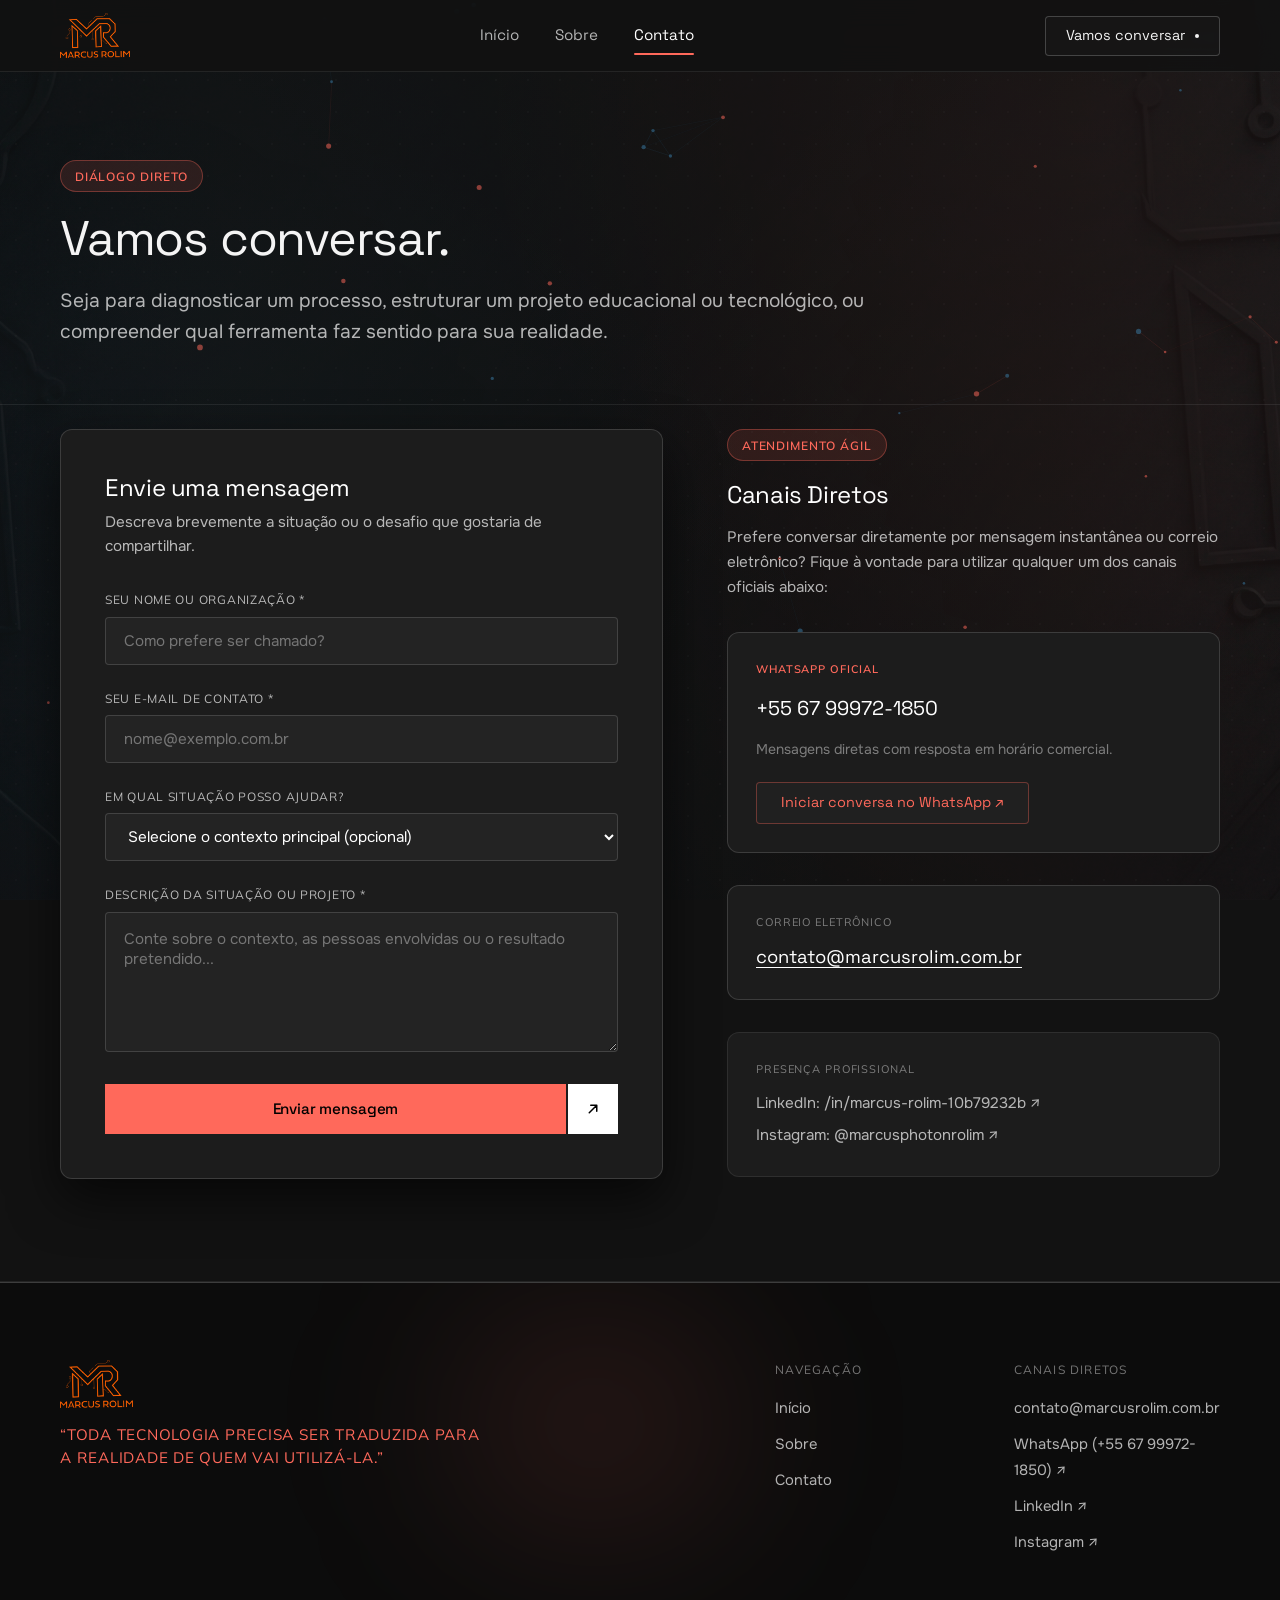
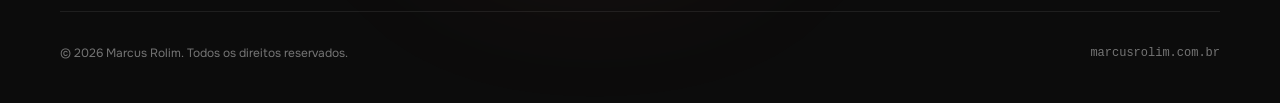
==== contato.html @ 71f98b03 "Start" ====
<!DOCTYPE html>
<html lang="pt-BR">
<head>
  <meta charset="utf-8">
  <meta name="viewport" content="width=device-width, initial-scale=1">
  <meta name="theme-color" content="#121212">

  <title>Contato | Marcus Rolim — Gestão, Educação e Tecnologia</title>
  <meta name="description" content="Entre em contato com Marcus Rolim para conversar sobre uma situação, processo ou projeto. Atendimento direto e direcionamento consciente.">
  <meta name="author" content="Marcus Rolim">
  <link rel="canonical" href="https://marcusrolim.com.br/contato.html">

  <link rel="icon" href="assets/images/favicon.ico">

  <link rel="preconnect" href="https://fonts.googleapis.com">
  <link rel="preconnect" href="https://fonts.gstatic.com" crossorigin>
  <link href="https://fonts.googleapis.com/css2?family=Mulish:wght@400;600;700&family=Onest:wght@400;500;600&family=Space+Grotesk:wght@300;400;500&display=swap" rel="stylesheet">

  <link rel="stylesheet" href="assets/css/variables.css">
  <link rel="stylesheet" href="assets/css/global.css">
  <link rel="stylesheet" href="assets/css/components.css">
</head>
<body class="bg-tech-glow">

  <!-- Camada de Fundo Tecnológico Oficial MR com Circuitos -->
  <div class="site-bg-overlay" aria-hidden="true"></div>

  <!-- Canvas Tecnológico Global com Nós Digitais Interativos -->
  <canvas id="global-tech-canvas" class="global-tech-canvas" aria-hidden="true"></canvas>

  <!-- ============================================================== HEADER -->
  <header class="site-header">
    <div class="container header-container">
      <a href="index.html" class="site-logo" aria-label="Marcus Rolim — Início">
        <img src="assets/images/logo-marcus-rolim.png" alt="Marcus Rolim" class="brand-logo-img">
      </a>

      <nav class="nav-desktop" aria-label="Navegação Principal">
        <a href="index.html">Início</a>
        <a href="sobre.html">Sobre</a>
        <a href="contato.html" class="is-active">Contato</a>
      </nav>

      <div class="header-cta-wrap">
        <a href="contato.html" class="btn-ghost" style="height: 40px; padding: 0 1.25rem; font-size: 0.9rem;">
          Vamos conversar<span class="btn-dot" aria-hidden="true"></span>
        </a>
      </div>

      <button type="button" class="btn-hamburger" id="btn-hamburger" aria-expanded="false" aria-controls="mobile-nav" aria-label="Abrir menu de navegação">
        <span aria-hidden="true"></span>
        <span aria-hidden="true"></span>
      </button>
    </div>
  </header>

  <!-- Menu Mobile -->
  <nav id="mobile-nav" class="nav-mobile-sheet" aria-label="Menu Mobile" aria-hidden="true">
    <a href="index.html">Início</a>
    <a href="sobre.html">Sobre</a>
    <a href="contato.html" class="is-active">Contato</a>
    <div style="margin-top: 0.5rem;">
      <a href="contato.html" class="btn-ghost" style="display: flex; justify-content: center; width: 100%;">
        Vamos conversar<span class="btn-dot" aria-hidden="true"></span>
      </a>
    </div>
  </nav>

  <main id="conteudo-principal">

    <!-- ============================================================ HERO CONTATO -->
    <section class="section section-hero" style="min-height: 45vh; padding-bottom: 2rem;">
      <div class="container">
        <div class="reveal-on-scroll">
          <span class="tag-badge">Diálogo Direto</span>
          <h1 style="font-size: clamp(2.2rem, 3.8vw, 3.5rem); line-height: 1.1; margin-bottom: 1.25rem;">
            Vamos <span class="headline-coral">conversar</span>.
          </h1>
          <p style="font-size: 1.2rem; line-height: 1.6; color: var(--color-text-muted); max-width: 62ch;">
            Seja para diagnosticar um processo, estruturar um projeto educacional ou tecnológico, ou compreender qual ferramenta faz sentido para sua realidade.
          </p>
        </div>
      </div>
    </section>

    <!-- ============================================================ GRID DE CONTATO -->
    <section class="section" style="padding-top: 1.5rem;">
      <div class="container">
        <div style="display: grid; grid-template-columns: 1.1fr 0.9fr; gap: clamp(2rem, 5vw, 4.5rem); align-items: start;">
          
          <!-- Coluna Formulário -->
          <div class="contact-form-card reveal-on-scroll">
            <h2 style="font-size: 1.5rem; color: #fff; margin-bottom: 0.5rem;">Envie uma mensagem</h2>
            <p style="font-size: 0.95rem; margin-bottom: 2rem;">
              Descreva brevemente a situação ou o desafio que gostaria de compartilhar.
            </p>

            <form id="mr-contact-form" novalidate>
              <div class="form-group">
                <label for="contact-name">Seu nome ou organização *</label>
                <input type="text" id="contact-name" name="name" class="form-control" placeholder="Como prefere ser chamado?" required>
              </div>

              <div class="form-group">
                <label for="contact-email">Seu e-mail de contato *</label>
                <input type="email" id="contact-email" name="email" class="form-control" placeholder="nome@exemplo.com.br" required>
              </div>

              <div class="form-group">
                <label for="contact-subject">Em qual situação posso ajudar?</label>
                <select id="contact-subject" name="subject" class="form-control" style="cursor: pointer;">
                  <option value="" style="background: #181818;">Selecione o contexto principal (opcional)</option>
                  <option value="1" style="background: #181818;">Quero entender como a tecnologia pode ser útil</option>
                  <option value="2" style="background: #181818;">Quero melhorar ou organizar um processo</option>
                  <option value="3" style="background: #181818;">Tenho um problema e preciso desenvolver uma solução</option>
                  <option value="4" style="background: #181818;">Quero preparar pessoas para novas tecnologias</option>
                  <option value="5" style="background: #181818;">Quero estruturar um projeto educacional ou tecnológico</option>
                  <option value="outro" style="background: #181818;">Outro desafio específico</option>
                </select>
              </div>

              <div class="form-group">
                <label for="contact-message">Descrição da situação ou projeto *</label>
                <textarea id="contact-message" name="message" class="form-control" placeholder="Conte sobre o contexto, as pessoas envolvidas ou o resultado pretendido..." required></textarea>
              </div>

              <div style="margin-top: 2rem;">
                <button type="submit" class="btn-cta-tile" style="width: 100%;">
                  <span class="cta-label" style="flex: 1; height: 50px;">Enviar mensagem</span>
                  <span class="cta-tile" style="height: 50px; width: 50px;">
                    <img src="assets/images/send-icon.svg" alt="" width="18" height="18" aria-hidden="true">
                  </span>
                </button>
              </div>

              <div id="form-feedback" class="form-feedback" role="alert" aria-live="polite"></div>
            </form>
          </div>

          <!-- Coluna Informações & Canais Imediatos -->
          <div class="reveal-on-scroll" style="display: flex; flex-direction: column; gap: 2rem;">
            <div>
              <span class="tag-badge">Atendimento Ágil</span>
              <h2 style="font-size: 1.5rem; color: #fff; margin-bottom: 1rem;">Canais Diretos</h2>
              <p style="font-size: 0.95rem; line-height: 1.65;">
                Prefere conversar diretamente por mensagem instantânea ou correio eletrônico? Fique à vontade para utilizar qualquer um dos canais oficiais abaixo:
              </p>
            </div>

            <!-- Card WhatsApp Destaque -->
            <div style="padding: 1.75rem; background: var(--color-surface-card); border: 1px solid var(--border-subtle); border-radius: var(--radius-lg); display: flex; flex-direction: column; gap: 0.85rem;">
              <small style="font-family: var(--font-tag); font-size: 11px; text-transform: uppercase; color: var(--color-primary); letter-spacing: 0.08em; font-weight: 600;">
                WhatsApp Oficial
              </small>
              <span style="font-family: var(--font-display); font-size: 1.25rem; color: #fff;">+55 67 99972-1850</span>
              <p style="font-size: 0.875rem; color: var(--color-text-subtle); margin: 0;">
                Mensagens diretas com resposta em horário comercial.
              </p>
              <div style="margin-top: 0.5rem;">
                <a href="https://wa.me/5567999721850?text=Ol%C3%A1%2C%20Marcus.%20Encontrei%20seu%20contato%20pelo%20site%20marcusrolim.com.br%20e%20gostaria%20de%20conversar%20sobre%20uma%20situa%C3%A7%C3%A3o%2Fprojeto." target="_blank" rel="noopener noreferrer" class="btn-ghost" style="height: 42px; font-size: 0.9rem; border-color: var(--color-primary-border); color: var(--color-primary);">
                  Iniciar conversa no WhatsApp ↗
                </a>
              </div>
            </div>

            <!-- Card E-mail -->
            <div style="padding: 1.75rem; background: var(--color-surface-card); border: 1px solid var(--border-subtle); border-radius: var(--radius-lg); display: flex; flex-direction: column; gap: 0.65rem;">
              <small style="font-family: var(--font-tag); font-size: 11px; text-transform: uppercase; color: var(--color-text-subtle); letter-spacing: 0.08em;">
                Correio Eletrônico
              </small>
              <a href="mailto:contato@marcusrolim.com.br" style="font-family: var(--font-display); font-size: 1.15rem; color: #fff; text-decoration: underline; text-underline-offset: 4px;">
                contato@marcusrolim.com.br
              </a>
            </div>

            <!-- Card Redes Profissionais -->
            <div style="padding: 1.75rem; background: var(--color-surface-card); border: 1px solid var(--border-hairline); border-radius: var(--radius-lg); display: flex; flex-direction: column; gap: 0.75rem;">
              <small style="font-family: var(--font-tag); font-size: 11px; text-transform: uppercase; color: var(--color-text-subtle); letter-spacing: 0.08em;">
                Presença Profissional
              </small>
              <div style="display: flex; flex-direction: column; gap: 0.5rem; font-size: 0.95rem;">
                <a href="https://www.linkedin.com/in/marcus-rolim-10b79232b/" target="_blank" rel="noopener noreferrer" style="color: var(--color-text-muted);">
                  LinkedIn: /in/marcus-rolim-10b79232b ↗
                </a>
                <a href="https://www.instagram.com/marcusphotonrolim/" target="_blank" rel="noopener noreferrer" style="color: var(--color-text-muted);">
                  Instagram: @marcusphotonrolim ↗
                </a>
              </div>
            </div>

          </div>

        </div>
      </div>
    </section>

  </main>

  <!-- ============================================================== FOOTER -->
  <footer class="site-footer">
    <div class="container">
      <div class="footer-top">
        <div class="footer-brand">
          <a href="index.html" class="site-logo footer-logo" style="width: fit-content;" aria-label="Marcus Rolim — Início">
            <img src="assets/images/logo-marcus-rolim.png" alt="Marcus Rolim" class="footer-logo-img">
          </a>

          <p class="footer-quote">
            “Toda tecnologia precisa ser traduzida para a realidade de quem vai utilizá-la.”
          </p>
        </div>

        <div class="footer-links-grid">
          <div>
            <span class="footer-col-title">Navegação</span>
            <ul class="footer-nav-list">
              <li><a href="index.html">Início</a></li>
              <li><a href="sobre.html">Sobre</a></li>
              <li><a href="contato.html">Contato</a></li>
            </ul>
          </div>

          <div>
            <span class="footer-col-title">Canais Diretos</span>
            <ul class="footer-nav-list">
              <li>
                <a href="mailto:contato@marcusrolim.com.br">contato@marcusrolim.com.br</a>
              </li>
              <li>
                <a href="https://wa.me/5567999721850?text=Ol%C3%A1%2C%20Marcus.%20Encontrei%20seu%20contato%20pelo%20site%20marcusrolim.com.br%20e%20gostaria%20de%20conversar%20sobre%20uma%20situa%C3%A7%C3%A3o%2Fprojeto." target="_blank" rel="noopener noreferrer">
                  WhatsApp (+55 67 99972-1850) ↗
                </a>
              </li>
              <li>
                <a href="https://www.linkedin.com/in/marcus-rolim-10b79232b/" target="_blank" rel="noopener noreferrer">
                  LinkedIn ↗
                </a>
              </li>
              <li>
                <a href="https://www.instagram.com/marcusphotonrolim/" target="_blank" rel="noopener noreferrer">
                  Instagram ↗
                </a>
              </li>
            </ul>
          </div>
        </div>
      </div>

      <div class="footer-bottom">
        <div>
          © <span id="footer-year">2026</span> Marcus Rolim. Todos os direitos reservados.
        </div>
        <div style="font-family: var(--font-mono); color: var(--color-text-subtle);">
          marcusrolim.com.br
        </div>
      </div>
    </div>
  </footer>

  <script src="assets/js/main.js"></script>
</body>
</html>
---- assets/css/variables.css ----
/* ================================================================
   MARCUS ROLIM — DESIGN SYSTEM VARIABLES
   Portal Profissional: marcusrolim.com.br
   Gestão + Educação + Tecnologia
   ================================================================ */

:root {
  /* -------------------------------------------------------------
     1. PALETA DE CORES PRINCIPAL (Identidade Dark Oficial MR)
     ------------------------------------------------------------- */
  --color-background: #121212;
  --color-surface: #2E2E2E;
  --color-primary: #FF695B;
  --color-text: #F4F4F4;
  --color-secondary: #3A7CA5;

  /* Variações de Profundidade & Superfícies */
  --color-bg-deep: #0A0A0A;
  --color-surface-elevated: #242424;
  --color-surface-card: #1C1C1C;
  --color-surface-hover: #363636;
  --color-glass-header: rgba(18, 18, 18, 0.88);
  --color-glass-sheet: rgba(18, 18, 18, 0.96);

  /* Variantes Coral (#FF695B - Destaque Estratégico Cirúrgico) */
  --color-primary-hover: #FF8275;
  --color-primary-active: #E05346;
  --color-primary-glow: rgba(255, 105, 91, 0.25);
  --color-primary-subtle: rgba(255, 105, 91, 0.12);
  --color-primary-border: rgba(255, 105, 91, 0.35);

  /* Variantes Azul Técnico (#3A7CA5 - Tecnologia & Estrutura) */
  --color-secondary-hover: #4C94C1;
  --color-secondary-active: #2C6385;
  --color-secondary-glow: rgba(58, 124, 165, 0.25);
  --color-secondary-subtle: rgba(58, 124, 165, 0.12);
  --color-secondary-border: rgba(58, 124, 165, 0.35);

  /* Hierarquia de Texto */
  --color-text-primary: #F4F4F4;
  --color-text-muted: rgba(244, 244, 244, 0.72);
  --color-text-subtle: rgba(244, 244, 244, 0.45);
  --color-text-dim: rgba(244, 244, 244, 0.25);

  /* Bordas & Divisores */
  --border-hairline: rgba(255, 255, 255, 0.08);
  --border-subtle: rgba(255, 255, 255, 0.14);
  --border-rule: rgba(255, 255, 255, 0.20);
  --border-active: rgba(255, 105, 91, 0.45);

  /* Feedback Semântico */
  --color-success: #4BD888;
  --color-warning: #FFB347;
  --color-error: #FF4D4D;
  --color-info: #3A7CA5;

  /* -------------------------------------------------------------
     2. TIPOGRAFIA & FONT STACKS
     ------------------------------------------------------------- */
  --font-display: "Space Grotesk", "General Sans", ui-sans-serif, system-ui, -apple-system, sans-serif;
  --font-body: "Onest", "Inter", ui-sans-serif, system-ui, -apple-system, sans-serif;
  --font-tag: "Mulish", ui-sans-serif, system-ui, -apple-system, sans-serif;
  --font-mono: ui-monospace, "JetBrains Mono", SFMono-Regular, Menlo, monospace;

  /* Escala Modular */
  --text-xs: 0.75rem;    /* 12px */
  --text-sm: 0.875rem;   /* 14px */
  --text-base: 1.0rem;    /* 16px */
  --text-md: 1.125rem;   /* 18px */
  --text-lg: 1.25rem;    /* 20px */
  --text-xl: 1.5rem;     /* 24px */
  --text-2xl: 1.875rem;  /* 30px */
  --text-3xl: 2.25rem;   /* 36px */
  --text-4xl: 3.0rem;    /* 48px */
  --text-display: clamp(2.1rem, 4.2vw, 3.8rem);

  /* -------------------------------------------------------------
     3. DIMENSÕES & CONTAINER
     ------------------------------------------------------------- */
  --container-max: 1240px;
  --container-narrow: 860px;
  --header-height: 72px;
  --radius-sm: 4px;
  --radius-md: 8px;
  --radius-lg: 12px;
  --radius-pill: 9999px;

  /* Transições Suaves */
  --transition-fast: 0.18s cubic-bezier(0.2, 0.8, 0.2, 1);
  --transition-normal: 0.28s cubic-bezier(0.2, 0.8, 0.2, 1);
  --transition-spring: 0.4s cubic-bezier(0.18, 0.89, 0.32, 1.28);
}
---- assets/css/global.css ----
/* ================================================================
   MARCUS ROLIM — GLOBAL STYLES
   Portal Profissional: marcusrolim.com.br
   ================================================================ */

@import url('variables.css');

/* ----------------------------------------------------------------
   1. RESET & FUNDAÇÃO
   ---------------------------------------------------------------- */
*, *::before, *::after {
  box-sizing: border-box;
  margin: 0;
  padding: 0;
}

html {
  scroll-behavior: smooth;
  color-scheme: dark;
  -webkit-text-size-adjust: 100%;
}

body {
  background-color: var(--color-background);
  color: var(--color-text);
  font-family: var(--font-body);
  font-size: var(--text-base);
  line-height: 1.6;
  -webkit-font-smoothing: antialiased;
  -moz-osx-font-smoothing: grayscale;
  overflow-x: hidden;
  position: relative;
  min-height: 100vh;
}

/* Background Tecnológico com Textura de Circuitos Oficiais MR e Malha Digital */
.site-bg-overlay {
  position: fixed;
  inset: 0;
  background-image: 
    linear-gradient(to right, 
      rgba(18, 18, 18, 0.48) 0%, 
      rgba(18, 18, 18, 0.86) 18%, 
      rgba(18, 18, 18, 0.86) 82%, 
      rgba(18, 18, 18, 0.48) 100%),
    url('../images/background-mr.jpg');
  background-size: cover;
  background-position: center top;
  background-repeat: no-repeat;
  background-attachment: fixed;
  opacity: 0.48;
  pointer-events: none;
  z-index: 0;
}

body::before {
  content: '';
  position: fixed;
  inset: 0;
  background-image: 
    radial-gradient(circle at 85% 12%, rgba(255, 105, 91, 0.08) 0%, transparent 45%),
    radial-gradient(circle at 10% 35%, rgba(58, 124, 165, 0.08) 0%, transparent 50%),
    radial-gradient(circle at 90% 65%, rgba(255, 105, 91, 0.07) 0%, transparent 45%),
    radial-gradient(circle at 12% 88%, rgba(58, 124, 165, 0.09) 0%, transparent 50%),
    radial-gradient(rgba(255, 255, 255, 0.038) 1px, transparent 1px);
  background-size: 100% 100%, 100% 100%, 100% 100%, 100% 100%, 32px 32px;
  pointer-events: none;
  z-index: 0;
}

/* Canvas Tecnológico Global fixo que acompanha a rolagem de todos os blocos */
.global-tech-canvas {
  position: fixed;
  inset: 0;
  width: 100vw;
  height: 100vh;
  pointer-events: none;
  z-index: 1;
  opacity: 0.72;
}

::selection {
  background-color: var(--color-primary);
  color: #000;
}

/* Barra de rolagem discreta */
::-webkit-scrollbar { width: 8px; }
::-webkit-scrollbar-track { background: var(--color-bg-deep); }
::-webkit-scrollbar-thumb { background: rgba(255, 255, 255, 0.15); border-radius: 4px; }
::-webkit-scrollbar-thumb:hover { background: var(--color-primary); }

/* ----------------------------------------------------------------
   2. HIERARQUIA TIPOGRÁFICA
   ---------------------------------------------------------------- */
h1, h2, h3, h4, h5, h6 {
  font-family: var(--font-display);
  color: var(--color-text-primary);
  line-height: 1.15;
  font-weight: 400;
  letter-spacing: -0.015em;
}

h1 {
  font-size: var(--text-display);
  line-height: 1.05;
  letter-spacing: -0.025em;
}

h2 {
  font-size: clamp(1.75rem, 3.0vw, 2.6rem);
  line-height: 1.15;
}

h3 {
  font-size: clamp(1.35rem, 2.0vw, 1.85rem);
  line-height: 1.25;
}

h4 {
  font-size: var(--text-lg);
  font-weight: 500;
}

p {
  color: var(--color-text-muted);
  margin-bottom: 1.25rem;
}
p:last-child { margin-bottom: 0; }

a {
  color: inherit;
  text-decoration: none;
  transition: color var(--transition-fast);
}

img {
  max-width: 100%;
  height: auto;
  display: block;
}

button, input, textarea {
  font-family: inherit;
  font-size: inherit;
}

/* ----------------------------------------------------------------
   3. CONTAINERS & LAYOUT ESTRUTURAL
   ---------------------------------------------------------------- */
.container {
  width: 100%;
  max-width: var(--container-max);
  margin-left: auto;
  margin-right: auto;
  padding-left: clamp(1.25rem, 4vw, 2.5rem);
  padding-right: clamp(1.25rem, 4vw, 2.5rem);
  position: relative;
  z-index: 2;
}

.container-narrow {
  max-width: var(--container-narrow);
}

.section {
  padding-top: clamp(4.5rem, 8vw, 7.5rem);
  padding-bottom: clamp(4.5rem, 8vw, 7.5rem);
  position: relative;
  border-bottom: 1px solid var(--border-hairline);
}

.section-hero {
  padding-top: calc(var(--header-height) + clamp(2rem, 5vw, 4.5rem));
  padding-bottom: clamp(3.5rem, 7vw, 6rem);
  min-height: 88vh;
  display: flex;
  align-items: center;
}

/* ----------------------------------------------------------------
   4. ACESSIBILIDADE & UTILITÁRIOS
   ---------------------------------------------------------------- */
.sr-only {
  position: absolute;
  width: 1px;
  height: 1px;
  padding: 0;
  margin: -1px;
  overflow: hidden;
  clip: rect(0, 0, 0, 0);
  white-space: nowrap;
  border: 0;
}

:focus-visible {
  outline: 2px solid var(--color-primary);
  outline-offset: 3px;
}

.coral-accent {
  color: var(--color-primary);
}

.tag-badge {
  display: inline-flex;
  align-items: center;
  gap: 0.5rem;
  font-family: var(--font-tag);
  font-size: var(--text-xs);
  letter-spacing: 0.08em;
  text-transform: uppercase;
  color: var(--color-primary);
  background: var(--color-primary-subtle);
  border: 1px solid var(--color-primary-border);
  padding: 0.35rem 0.85rem;
  border-radius: var(--radius-pill);
  font-weight: 600;
  margin-bottom: 1.25rem;
}

.tag-badge .pulse-dot {
  width: 6px;
  height: 6px;
  border-radius: 50%;
  background: var(--color-primary);
  box-shadow: 0 0 8px var(--color-primary);
}

/* ----------------------------------------------------------------
   5. ANIMAÇÕES DISCRETAS & PREFERS-REDUCED-MOTION
   ---------------------------------------------------------------- */
.reveal-on-scroll {
  opacity: 0;
  transform: translateY(20px);
  transition: opacity 0.8s cubic-bezier(0.2, 0.8, 0.2, 1), transform 0.8s cubic-bezier(0.2, 0.8, 0.2, 1);
  will-change: opacity, transform;
}

.reveal-on-scroll.is-visible {
  opacity: 1;
  transform: translateY(0);
}

@media (prefers-reduced-motion: reduce) {
  html { scroll-behavior: auto; }
  .reveal-on-scroll {
    opacity: 1 !important;
    transform: none !important;
    transition: none !important;
  }
  * {
    animation-duration: 0.01ms !important;
    animation-iteration-count: 1 !important;
    transition-duration: 0.01ms !important;
  }
}
---- assets/css/components.css ----
/* ================================================================
   MARCUS ROLIM — COMPONENTS STYLES
   Header, Hero, Timeline, Cards, Buttons, Forms & Footer
   ================================================================ */

/* ----------------------------------------------------------------
   1. HEADER & NAVEGAÇÃO
   ---------------------------------------------------------------- */
.site-header {
  position: fixed;
  top: 0;
  left: 0;
  right: 0;
  height: var(--header-height);
  background: var(--color-glass-header);
  -webkit-backdrop-filter: blur(14px);
  backdrop-filter: blur(14px);
  border-bottom: 1px solid var(--border-hairline);
  z-index: 100;
  transition: background-color var(--transition-normal), border-color var(--transition-normal), box-shadow var(--transition-normal);
}

.site-header.is-scrolled {
  background: rgba(10, 10, 10, 0.94);
  border-bottom-color: var(--border-subtle);
  box-shadow: 0 10px 30px rgba(0, 0, 0, 0.5);
}

.header-container {
  display: flex;
  align-items: center;
  justify-content: space-between;
  height: 100%;
}

.site-logo {
  display: flex;
  align-items: center;
  gap: 0.75rem;
  text-decoration: none;
  color: #fff;
}

.site-logo img,
.brand-logo-img {
  height: clamp(38px, 3.8vw, 46px);
  width: auto;
  display: block;
  object-fit: contain;
  transition: transform var(--transition-fast), filter var(--transition-fast);
}

.site-logo:hover img,
.site-logo:hover .brand-logo-img {
  transform: translateY(-1px);
  filter: drop-shadow(0 0 12px var(--color-primary-glow));
}

.site-logo .logo-fallback {
  display: flex;
  align-items: center;
  gap: 0.65rem;
  font-family: var(--font-display);
  font-size: 1.1rem;
  font-weight: 500;
  color: #fff;
}

.site-logo .logo-monogram {
  display: grid;
  place-items: center;
  width: 32px;
  height: 32px;
  border-radius: var(--radius-sm);
  background: var(--color-surface);
  border: 1px solid var(--border-subtle);
  color: var(--color-primary);
  font-family: var(--font-tag);
  font-weight: 700;
  font-size: 12px;
}

.nav-desktop {
  display: flex;
  align-items: center;
  gap: 2.25rem;
}

.nav-desktop a {
  font-family: var(--font-display);
  font-size: 0.95rem;
  color: var(--color-text-muted);
  text-decoration: none;
  transition: color var(--transition-fast);
  position: relative;
  padding: 0.35rem 0;
}

.nav-desktop a:hover,
.nav-desktop a.is-active {
  color: #fff;
}

.nav-desktop a.is-active::after {
  content: '';
  position: absolute;
  bottom: -2px;
  left: 0;
  width: 100%;
  height: 2px;
  background-color: var(--color-primary);
  border-radius: 1px;
}

.header-cta-wrap {
  display: flex;
  align-items: center;
}

/* Menu Mobile Hamburger */
.btn-hamburger {
  display: none;
  flex-direction: column;
  justify-content: center;
  align-items: center;
  gap: 6px;
  width: 44px;
  height: 44px;
  background: transparent;
  border: 1px solid var(--border-hairline);
  border-radius: var(--radius-sm);
  cursor: pointer;
  padding: 0;
}

.btn-hamburger span {
  display: block;
  width: 22px;
  height: 2px;
  background-color: #fff;
  border-radius: 1px;
  transition: transform var(--transition-normal), opacity var(--transition-normal);
}

.btn-hamburger[aria-expanded="true"] span:nth-child(1) {
  transform: translateY(4px) rotate(45deg);
}

.btn-hamburger[aria-expanded="true"] span:nth-child(2) {
  transform: translateY(-4px) rotate(-45deg);
}

.nav-mobile-sheet {
  display: none;
  position: fixed;
  top: var(--header-height);
  left: 0;
  right: 0;
  background: var(--color-glass-sheet);
  -webkit-backdrop-filter: blur(16px);
  backdrop-filter: blur(16px);
  border-bottom: 1px solid var(--border-subtle);
  padding: 1.5rem 1.5rem 2rem;
  flex-direction: column;
  gap: 1.25rem;
  z-index: 99;
  box-shadow: 0 20px 40px rgba(0, 0, 0, 0.7);
  transform: translateY(-10px);
  opacity: 0;
  transition: transform var(--transition-normal), opacity var(--transition-normal);
}

.nav-mobile-sheet.is-open {
  display: flex;
  transform: translateY(0);
  opacity: 1;
}

.nav-mobile-sheet a {
  font-family: var(--font-display);
  font-size: 1.15rem;
  color: var(--color-text);
  padding: 0.65rem 0;
  border-bottom: 1px solid var(--border-hairline);
}

.nav-mobile-sheet a:hover,
.nav-mobile-sheet a.is-active {
  color: var(--color-primary);
}

/* ----------------------------------------------------------------
   2. BOTÕES (BUTTON SYSTEM)
   ---------------------------------------------------------------- */
/* Solid CTA com Tile de Ícone */
.btn-cta-tile {
  display: inline-flex;
  align-items: stretch;
  gap: 2px;
  text-decoration: none;
  cursor: pointer;
  border: none;
  background: transparent;
  padding: 0;
  outline: none;
  transition: transform var(--transition-fast);
}

.btn-cta-tile .cta-label {
  display: flex;
  align-items: center;
  justify-content: center;
  padding: 0 1.65rem;
  height: 48px;
  background-color: var(--color-primary);
  color: #000;
  font-family: var(--font-display);
  font-size: 0.95rem;
  font-weight: 500;
  letter-spacing: -0.01em;
  transition: background-color var(--transition-fast), box-shadow var(--transition-fast);
}

.btn-cta-tile .cta-tile {
  display: grid;
  place-items: center;
  width: 48px;
  height: 48px;
  background-color: #fff;
  transition: background-color var(--transition-fast);
}

.btn-cta-tile .cta-tile img,
.btn-cta-tile .cta-tile svg {
  width: 18px;
  height: 18px;
  color: #000;
  transition: transform var(--transition-fast);
}

.btn-cta-tile:hover {
  transform: translateY(-2px);
}

.btn-cta-tile:hover .cta-label {
  background-color: var(--color-primary-hover);
  box-shadow: 0 0 24px var(--color-primary-glow);
}

.btn-cta-tile:hover .cta-tile img,
.btn-cta-tile:hover .cta-tile svg {
  transform: translate(2px, -2px);
}

.btn-cta-tile:active {
  transform: translateY(0);
}

.btn-cta-tile:active .cta-label {
  background-color: var(--color-primary-active);
}

/* Ghost Button com Trailing Bullet */
.btn-ghost {
  display: inline-flex;
  align-items: center;
  gap: 0.65rem;
  height: 48px;
  padding: 0 1.5rem;
  border: 1px solid var(--border-rule);
  background: rgba(255, 255, 255, 0.02);
  color: var(--color-text);
  font-family: var(--font-display);
  font-size: 0.95rem;
  font-weight: 400;
  text-decoration: none;
  cursor: pointer;
  border-radius: var(--radius-sm);
  transition: all var(--transition-fast);
  outline: none;
}

.btn-ghost .btn-dot {
  width: 4px;
  height: 4px;
  border-radius: 50%;
  background-color: currentColor;
  transition: transform var(--transition-fast), background-color var(--transition-fast);
}

.btn-ghost:hover {
  border-color: var(--color-primary);
  background: var(--color-primary-subtle);
  color: #fff;
  box-shadow: 0 0 16px var(--color-primary-glow);
}

.btn-ghost:hover .btn-dot {
  background-color: var(--color-primary);
  transform: scale(1.5);
}

.btn-ghost:active {
  background: rgba(255, 105, 91, 0.22);
}

.btn-primary {
  display: inline-flex;
  align-items: center;
  justify-content: center;
  height: 48px;
  padding: 0 1.75rem;
  background-color: var(--color-primary);
  color: #000;
  font-family: var(--font-display);
  font-size: 0.95rem;
  font-weight: 500;
  border-radius: var(--radius-sm);
  border: none;
  cursor: pointer;
  text-decoration: none;
  transition: background-color var(--transition-fast), box-shadow var(--transition-fast), transform var(--transition-fast);
}

.btn-primary:hover {
  background-color: var(--color-primary-hover);
  box-shadow: 0 0 20px var(--color-primary-glow);
  transform: translateY(-2px);
}

/* ----------------------------------------------------------------
   3. HERO SECTION
   ---------------------------------------------------------------- */
.hero-grid {
  display: grid;
  grid-template-columns: 1.15fr 0.85fr;
  gap: clamp(2.5rem, 5vw, 5rem);
  align-items: center;
}

.hero-copy {
  display: flex;
  flex-direction: column;
  gap: 1.5rem;
}

.hero-headline {
  font-size: var(--text-display);
  line-height: 1.05;
  font-weight: 300;
  letter-spacing: -0.025em;
  color: #fff;
}

.hero-headline strong {
  font-weight: 500;
}

.hero-headline .headline-coral {
  color: var(--color-primary);
}

.hero-subtext {
  font-size: clamp(1.0rem, 1.25vw, 1.18rem);
  line-height: 1.6;
  color: var(--color-text-muted);
  max-width: 56ch;
  margin-bottom: 0.5rem;
}

.hero-actions {
  display: flex;
  align-items: center;
  flex-wrap: wrap;
  gap: 1.25rem;
}

/* Composição da Fotografia Profissional (40-45% Desktop) */
.hero-media-wrapper {
  position: relative;
}

.hero-card-frame {
  position: relative;
  background: linear-gradient(150deg, #1C1C1C, #121212);
  border: 1px solid var(--border-subtle);
  border-radius: var(--radius-lg);
  padding: 1.25rem;
  box-shadow: 0 24px 60px rgba(0, 0, 0, 0.7);
  overflow: hidden;
  transition: border-color var(--transition-normal), box-shadow var(--transition-normal);
}

.hero-card-frame:hover {
  border-color: var(--color-primary-border);
  box-shadow: 0 28px 70px rgba(0, 0, 0, 0.8), 0 0 24px var(--color-primary-subtle);
}

.hero-image-box {
  position: relative;
  width: 100%;
  height: clamp(320px, 32vw, 440px);
  border-radius: var(--radius-md);
  overflow: hidden;
  background-color: #0A0A0A;
}

.hero-image-box img {
  width: 100%;
  height: 100%;
  object-fit: cover;
  object-position: center top;
  filter: contrast(1.05) brightness(0.96);
  transition: transform 0.6s cubic-bezier(0.2, 0.8, 0.2, 1);
}

.hero-card-frame:hover .hero-image-box img {
  transform: scale(1.02);
}

/* Máscara de integração suave com fundo dark */
.hero-image-box::after {
  content: '';
  position: absolute;
  inset: 0;
  background: linear-gradient(to top, rgba(18, 18, 18, 0.95) 0%, rgba(18, 18, 18, 0.25) 45%, transparent 100%),
              radial-gradient(circle at top right, rgba(255, 105, 91, 0.12) 0%, transparent 60%);
  pointer-events: none;
}

.hero-photo-tag {
  position: absolute;
  bottom: 1.15rem;
  left: 1.15rem;
  z-index: 2;
  background: rgba(14, 14, 14, 0.90);
  -webkit-backdrop-filter: blur(14px);
  backdrop-filter: blur(14px);
  padding: 0.45rem 0.85rem;
  border-radius: var(--radius-sm);
  border: 1px solid var(--border-subtle);
  display: flex;
  align-items: center;
  gap: 0.6rem;
  box-shadow: 0 8px 24px rgba(0, 0, 0, 0.70);
  transition: border-color var(--transition-fast), transform var(--transition-fast);
}

.hero-photo-tag:hover {
  border-color: var(--color-primary-border);
  transform: translateY(-2px);
}

.hero-photo-tag img,
.hero-photo-logo-img {
  height: 38px;
  width: auto;
  object-fit: contain;
  display: block;
}

.hero-photo-tag b {
  color: var(--color-primary);
}

/* ----------------------------------------------------------------
   4. BLOCO 2 — EDITORIAL DA PRÁTICA
   ---------------------------------------------------------------- */
.section-editorial {
  position: relative;
  overflow: hidden;
}

.section-editorial::before {
  content: '';
  position: absolute;
  top: 15%;
  left: -120px;
  width: 540px;
  height: 540px;
  background: radial-gradient(circle, rgba(58, 124, 165, 0.16) 0%, transparent 68%);
  filter: blur(80px);
  pointer-events: none;
  z-index: 0;
}

.section-editorial::after {
  content: '';
  position: absolute;
  bottom: 5%;
  right: -80px;
  width: 480px;
  height: 480px;
  background: radial-gradient(circle, rgba(255, 105, 91, 0.12) 0%, transparent 68%);
  filter: blur(80px);
  pointer-events: none;
  z-index: 0;
}

.editorial-grid {
  display: grid;
  grid-template-columns: 0.95fr 1.05fr;
  gap: clamp(2rem, 5vw, 4.5rem);
  align-items: baseline;
  position: relative;
  z-index: 2;
}

.editorial-header h2 {
  font-size: clamp(2.0rem, 3.2vw, 2.75rem);
  line-height: 1.15;
  color: #fff;
  margin-top: 0.5rem;
}

.editorial-body {
  display: flex;
  flex-direction: column;
  gap: 1.25rem;
}

.editorial-body p {
  font-size: clamp(1.0rem, 1.15vw, 1.125rem);
  line-height: 1.7;
  color: var(--color-text-muted);
}

.editorial-highlight-box {
  margin-top: 1.5rem;
  padding: 1.5rem 1.75rem;
  background: var(--color-surface-card);
  border-left: 3px solid var(--color-primary);
  border-radius: 0 var(--radius-md) var(--radius-md) 0;
}

.editorial-highlight-box p {
  font-family: var(--font-display);
  font-size: 1.2rem;
  color: #fff;
  line-height: 1.45;
  margin: 0;
}

/* ----------------------------------------------------------------
   5. BLOCO 3 — PROCESSO (01 A 05)
   ---------------------------------------------------------------- */
.section-process {
  position: relative;
  overflow: hidden;
}

.section-process::before {
  content: '';
  position: absolute;
  top: -50px;
  left: 35%;
  width: 650px;
  height: 420px;
  background: radial-gradient(circle, rgba(255, 105, 91, 0.15) 0%, transparent 70%);
  filter: blur(90px);
  pointer-events: none;
  z-index: 0;
}

.section-process::after {
  content: '';
  position: absolute;
  bottom: -60px;
  right: 5%;
  width: 520px;
  height: 420px;
  background: radial-gradient(circle, rgba(58, 124, 165, 0.14) 0%, transparent 70%);
  filter: blur(80px);
  pointer-events: none;
  z-index: 0;
}

.section-process-intro {
  margin-bottom: 3.5rem;
  position: relative;
  z-index: 2;
}

.process-timeline {
  display: grid;
  grid-template-columns: repeat(5, 1fr);
  gap: 1.5rem;
  position: relative;
  z-index: 2;
}

.process-card {
  background: linear-gradient(160deg, rgba(34, 34, 34, 0.88), rgba(18, 18, 18, 0.94));
  -webkit-backdrop-filter: blur(14px);
  backdrop-filter: blur(14px);
  border: 1px solid var(--border-subtle);
  border-radius: var(--radius-lg);
  padding: 2rem 1.5rem;
  display: flex;
  flex-direction: column;
  position: relative;
  transition: all var(--transition-normal);
  overflow: hidden;
  box-shadow: 0 16px 36px rgba(0, 0, 0, 0.45);
}

.process-card::before {
  content: '';
  position: absolute;
  top: 0;
  left: 0;
  width: 0%;
  height: 2px;
  background: linear-gradient(90deg, var(--color-primary), var(--color-secondary));
  transition: width 0.35s ease;
}

.process-card:hover {
  transform: translateY(-4px);
  border-color: var(--color-primary-border);
  box-shadow: 0 16px 36px rgba(0, 0, 0, 0.6), 0 0 20px var(--color-primary-subtle);
}

.process-card:hover::before {
  width: 100%;
}

.process-num {
  font-family: var(--font-mono);
  font-size: var(--text-sm);
  font-weight: 600;
  color: var(--color-primary);
  margin-bottom: 0.75rem;
  display: flex;
  align-items: center;
  gap: 0.5rem;
}

.process-num::after {
  content: '';
  flex: 1;
  height: 1px;
  background: var(--border-hairline);
}

.process-title {
  font-family: var(--font-display);
  font-size: 1.25rem;
  font-weight: 500;
  color: #fff;
  letter-spacing: 0.02em;
  text-transform: uppercase;
  margin-bottom: 0.85rem;
}

.process-desc {
  font-size: 0.9rem;
  line-height: 1.55;
  color: var(--color-text-muted);
  margin: 0;
}

/* ----------------------------------------------------------------
   6. BLOCO 4 — SITUAÇÕES DE AJUDA (#como-posso-ajudar)
   ---------------------------------------------------------------- */
.section-situations {
  position: relative;
  overflow: hidden;
}

.section-situations::before {
  content: '';
  position: absolute;
  top: 10%;
  right: -100px;
  width: 580px;
  height: 580px;
  background: radial-gradient(circle, rgba(58, 124, 165, 0.16) 0%, transparent 68%);
  filter: blur(90px);
  pointer-events: none;
  z-index: 0;
}

.section-situations::after {
  content: '';
  position: absolute;
  bottom: 5%;
  left: -80px;
  width: 520px;
  height: 520px;
  background: radial-gradient(circle, rgba(255, 105, 91, 0.13) 0%, transparent 68%);
  filter: blur(90px);
  pointer-events: none;
  z-index: 0;
}

.situations-grid {
  display: grid;
  grid-template-columns: repeat(auto-fit, minmax(320px, 1fr));
  gap: 1.5rem;
  margin-top: 3rem;
  position: relative;
  z-index: 2;
}

.situation-card {
  background: linear-gradient(145deg, rgba(36, 36, 36, 0.84), rgba(20, 20, 20, 0.92));
  -webkit-backdrop-filter: blur(14px);
  backdrop-filter: blur(14px);
  border: 1px solid var(--border-subtle);
  border-radius: var(--radius-lg);
  padding: 2rem 1.75rem;
  display: flex;
  flex-direction: column;
  gap: 1rem;
  position: relative;
  transition: all var(--transition-normal);
  box-shadow: 0 16px 36px rgba(0, 0, 0, 0.4);
}

.situation-card:hover {
  border-color: var(--color-primary);
  background: linear-gradient(145deg, rgba(44, 44, 44, 0.95), rgba(24, 24, 24, 0.98));
  transform: translateY(-4px);
  box-shadow: 0 20px 48px rgba(0, 0, 0, 0.6), 0 0 24px var(--color-primary-subtle);
}

.situation-header {
  display: flex;
  align-items: baseline;
  gap: 0.75rem;
}

.situation-num {
  font-family: var(--font-mono);
  font-size: 1.1rem;
  color: var(--color-primary);
  font-weight: 600;
}

.situation-title {
  font-family: var(--font-display);
  font-size: 1.15rem;
  font-weight: 500;
  color: #fff;
  line-height: 1.35;
}

.situation-desc {
  font-size: 0.925rem;
  line-height: 1.6;
  color: var(--color-text-muted);
  margin: 0;
}

.situations-cta-bar {
  margin-top: 3.5rem;
  padding: 2rem;
  background: linear-gradient(135deg, rgba(28,28,28,0.88), rgba(18,18,18,0.95));
  -webkit-backdrop-filter: blur(14px);
  backdrop-filter: blur(14px);
  border: 1px solid var(--border-subtle);
  border-radius: var(--radius-lg);
  display: flex;
  align-items: center;
  justify-content: space-between;
  flex-wrap: wrap;
  gap: 1.5rem;
  position: relative;
  z-index: 2;
}

.situations-cta-bar p {
  font-family: var(--font-display);
  font-size: 1.15rem;
  color: #fff;
  margin: 0;
}

/* ----------------------------------------------------------------
   7. FOOTER
   ---------------------------------------------------------------- */
.site-footer {
  background: rgba(13, 13, 13, 0.95);
  border-top: 1px solid var(--border-rule);
  padding-top: clamp(3.5rem, 6vw, 5rem);
  padding-bottom: 2.5rem;
  position: relative;
  overflow: hidden;
  z-index: 2;
}

.site-footer::before {
  content: '';
  position: absolute;
  top: 0;
  left: 25%;
  width: 550px;
  height: 280px;
  background: radial-gradient(circle, rgba(255, 105, 91, 0.14) 0%, transparent 70%);
  filter: blur(80px);
  pointer-events: none;
  z-index: 0;
}

.footer-top {
  display: grid;
  grid-template-columns: 1.2fr 0.8fr;
  gap: 3rem;
  padding-bottom: 3.5rem;
  border-bottom: 1px solid var(--border-hairline);
  position: relative;
  z-index: 2;
}

.footer-brand {
  display: flex;
  flex-direction: column;
  gap: 1rem;
}

.footer-logo img,
.footer-logo-img {
  height: 48px;
  width: auto;
  object-fit: contain;
  display: block;
}

.footer-quote {
  font-family: var(--font-tag);
  font-size: 0.95rem;
  color: var(--color-primary);
  text-transform: uppercase;
  letter-spacing: 0.05em;
  max-width: 48ch;
  line-height: 1.5;
}

.footer-links-grid {
  display: grid;
  grid-template-columns: 1fr 1fr;
  gap: 2rem;
}

.footer-col-title {
  font-family: var(--font-tag);
  font-size: var(--text-xs);
  text-transform: uppercase;
  letter-spacing: 0.1em;
  color: var(--color-text-subtle);
  margin-bottom: 1rem;
  display: block;
}

.footer-nav-list {
  list-style: none;
  display: flex;
  flex-direction: column;
  gap: 0.65rem;
}

.footer-nav-list a {
  font-size: 0.925rem;
  color: var(--color-text-muted);
}

.footer-nav-list a:hover {
  color: #fff;
}

.footer-bottom {
  padding-top: 2rem;
  display: flex;
  align-items: center;
  justify-content: space-between;
  flex-wrap: wrap;
  gap: 1rem;
  font-size: var(--text-xs);
  color: var(--color-text-subtle);
}

/* ----------------------------------------------------------------
   8. FORMULÁRIO DE CONTATO (contato.html)
   ---------------------------------------------------------------- */
.contact-form-card {
  background: var(--color-surface-card);
  border: 1px solid var(--border-subtle);
  border-radius: var(--radius-lg);
  padding: clamp(1.5rem, 4vw, 2.75rem);
  box-shadow: 0 20px 50px rgba(0, 0, 0, 0.6);
}

.form-group {
  margin-bottom: 1.5rem;
  display: flex;
  flex-direction: column;
  gap: 0.45rem;
}

.form-group label {
  font-family: var(--font-tag);
  font-size: var(--text-xs);
  text-transform: uppercase;
  letter-spacing: 0.06em;
  color: var(--color-text-muted);
}

.form-control {
  width: 100%;
  height: 48px;
  background: rgba(255, 255, 255, 0.03);
  border: 1px solid var(--border-subtle);
  border-radius: var(--radius-sm);
  padding: 0 1.15rem;
  color: #fff;
  font-family: var(--font-body);
  font-size: 0.95rem;
  outline: none;
  transition: all var(--transition-fast);
}

.form-control:focus {
  border-color: var(--color-primary);
  background: rgba(255, 105, 91, 0.04);
  box-shadow: 0 0 16px var(--color-primary-subtle);
}

textarea.form-control {
  height: 140px;
  padding: 1rem 1.15rem;
  resize: vertical;
}

.form-feedback {
  padding: 1rem;
  border-radius: var(--radius-sm);
  font-size: 0.9rem;
  margin-top: 1rem;
  display: none;
}

.form-feedback.is-success {
  display: block;
  background: rgba(75, 216, 136, 0.12);
  border: 1px solid rgba(75, 216, 136, 0.35);
  color: var(--color-success);
}

/* ----------------------------------------------------------------
   9. RESPONSIVIDADE ESPECÍFICA (BREAKPOINTS)
   1440px / 1024px / 768px / 390px
   ---------------------------------------------------------------- */
@media (max-width: 1024px) {
  .hero-grid {
    grid-template-columns: 1fr;
    gap: 3rem;
  }

  .editorial-grid {
    grid-template-columns: 1fr;
    gap: 2rem;
  }

  .process-timeline {
    grid-template-columns: repeat(2, 1fr);
  }

  .footer-top {
    grid-template-columns: 1fr;
    gap: 2.5rem;
  }
}

@media (max-width: 768px) {
  .nav-desktop,
  .header-cta-wrap {
    display: none;
  }

  .btn-hamburger {
    display: flex;
  }

  .process-timeline {
    grid-template-columns: 1fr;
  }

  .situations-grid {
    grid-template-columns: 1fr;
  }

  .footer-links-grid {
    grid-template-columns: 1fr;
    gap: 1.5rem;
  }
}

@media (max-width: 390px) {
  .hero-headline {
    font-size: 1.95rem;
  }

  .hero-actions {
    flex-direction: column;
    align-items: stretch;
  }

  .btn-cta-tile {
    width: 100%;
  }

  .btn-cta-tile .cta-label {
    flex: 1;
  }

  .btn-ghost {
    justify-content: center;
    width: 100%;
  }
}
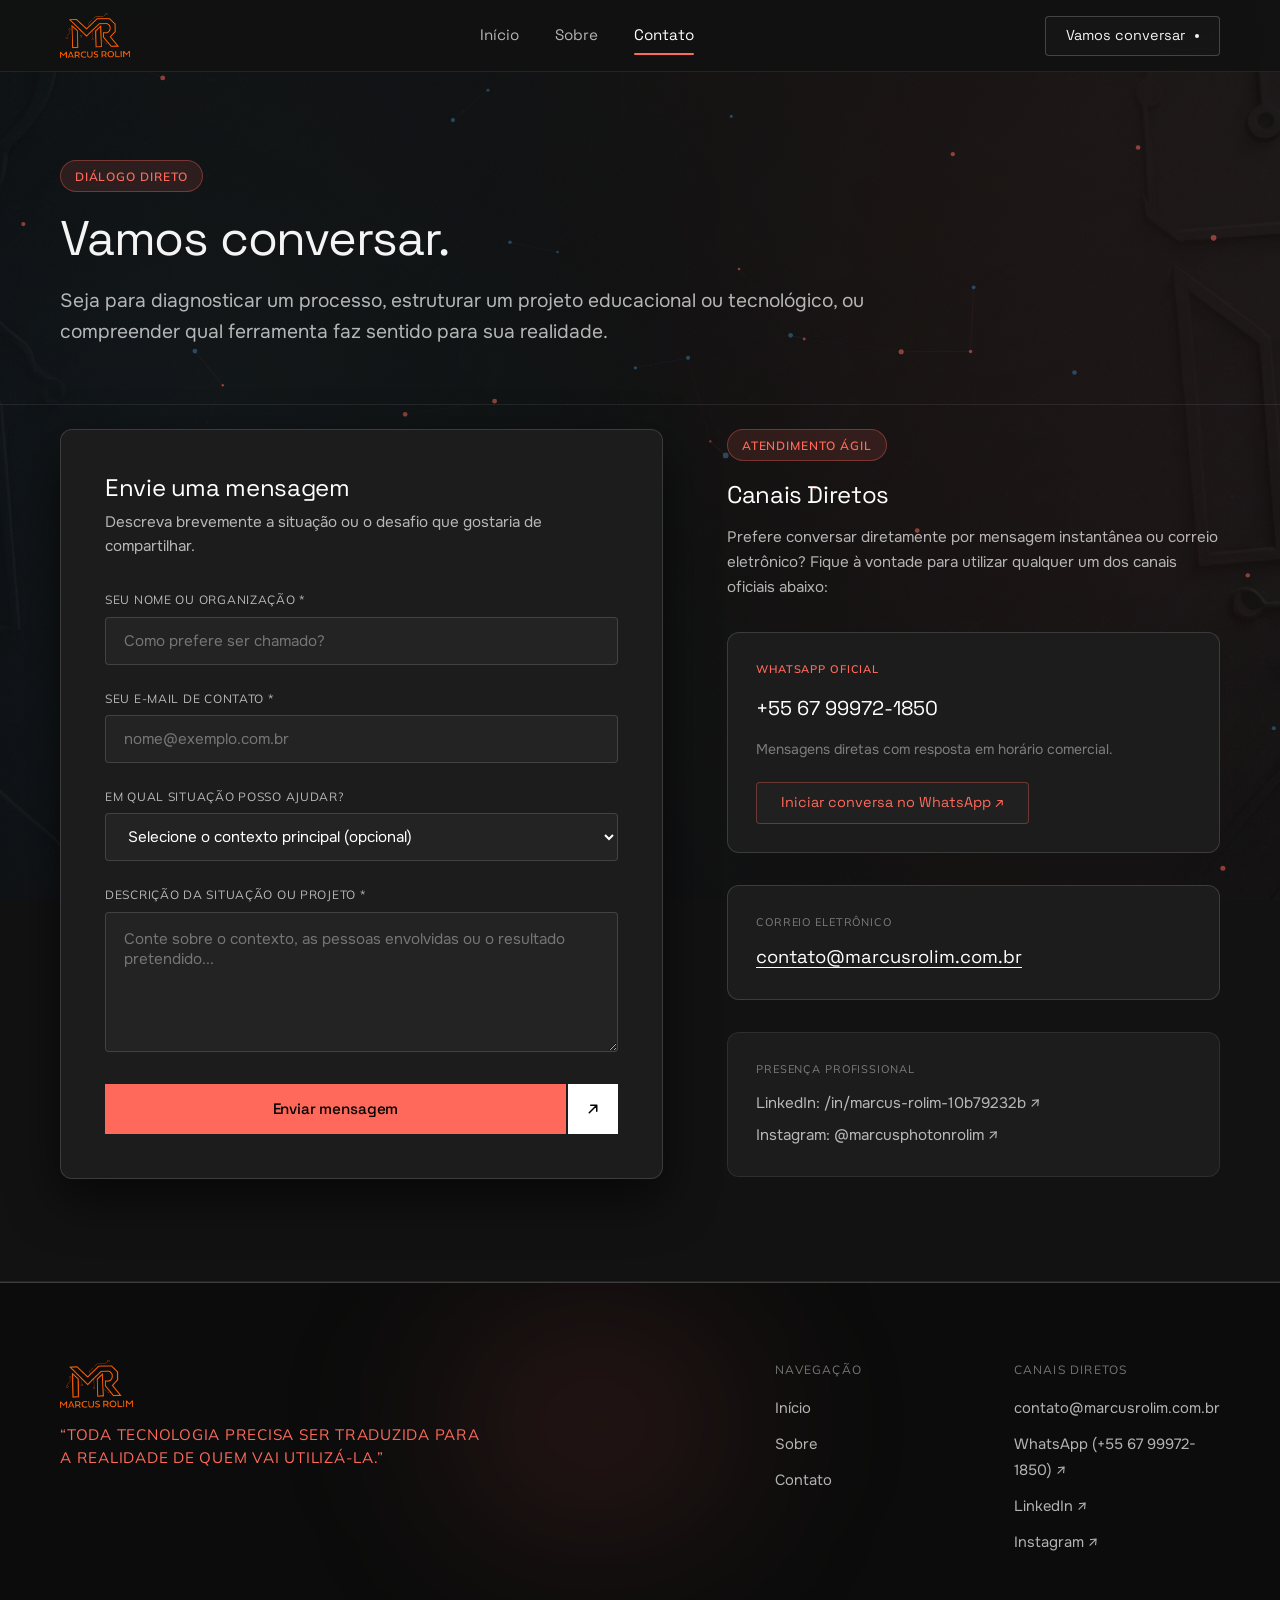
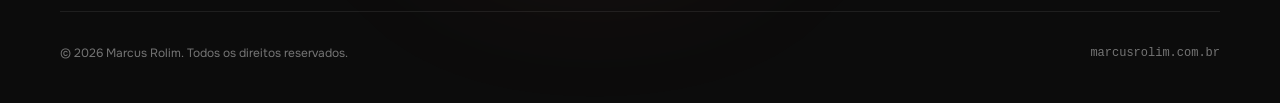
==== commit 58f3210b: "Correção página Contato - Formulário - Site MR Start" ====
--- a/contato.html
+++ b/contato.html
@@ -95,7 +95,11 @@
               Descreva brevemente a situação ou o desafio que gostaria de compartilhar.
             </p>
 
-            <form id="mr-contact-form" novalidate>
+            <form id="mr-contact-form" action="https://api.web3forms.com/submit" method="POST" novalidate>
+              <input type="hidden" name="access_key" value="6ac43fca-a095-40e8-9db7-5eb1b78592c0">
+              <input type="hidden" name="from_name" value="Marcus Rolim - Site">
+              <input type="checkbox" name="botcheck" class="hidden" style="display: none;">
+
               <div class="form-group">
                 <label for="contact-name">Seu nome ou organização *</label>
                 <input type="text" id="contact-name" name="name" class="form-control" placeholder="Como prefere ser chamado?" required>
@@ -110,12 +114,12 @@
                 <label for="contact-subject">Em qual situação posso ajudar?</label>
                 <select id="contact-subject" name="subject" class="form-control" style="cursor: pointer;">
                   <option value="" style="background: #181818;">Selecione o contexto principal (opcional)</option>
-                  <option value="1" style="background: #181818;">Quero entender como a tecnologia pode ser útil</option>
-                  <option value="2" style="background: #181818;">Quero melhorar ou organizar um processo</option>
-                  <option value="3" style="background: #181818;">Tenho um problema e preciso desenvolver uma solução</option>
-                  <option value="4" style="background: #181818;">Quero preparar pessoas para novas tecnologias</option>
-                  <option value="5" style="background: #181818;">Quero estruturar um projeto educacional ou tecnológico</option>
-                  <option value="outro" style="background: #181818;">Outro desafio específico</option>
+                  <option value="Quero entender como a tecnologia pode ser útil" style="background: #181818;">Quero entender como a tecnologia pode ser útil</option>
+                  <option value="Quero melhorar ou organizar um processo" style="background: #181818;">Quero melhorar ou organizar um processo</option>
+                  <option value="Tenho um problema e preciso desenvolver uma solução" style="background: #181818;">Tenho um problema e preciso desenvolver uma solução</option>
+                  <option value="Quero preparar pessoas para novas tecnologias" style="background: #181818;">Quero preparar pessoas para novas tecnologias</option>
+                  <option value="Quero estruturar um projeto educacional ou tecnológico" style="background: #181818;">Quero estruturar um projeto educacional ou tecnológico</option>
+                  <option value="Outro desafio específico" style="background: #181818;">Outro desafio específico</option>
                 </select>
               </div>
 
@@ -125,8 +129,8 @@
               </div>
 
               <div style="margin-top: 2rem;">
-                <button type="submit" class="btn-cta-tile" style="width: 100%;">
-                  <span class="cta-label" style="flex: 1; height: 50px;">Enviar mensagem</span>
+                <button type="submit" id="contact-submit-btn" class="btn-cta-tile" style="width: 100%;">
+                  <span class="cta-label" id="contact-submit-label" style="flex: 1; height: 50px;">Enviar mensagem</span>
                   <span class="cta-tile" style="height: 50px; width: 50px;">
                     <img src="assets/images/send-icon.svg" alt="" width="18" height="18" aria-hidden="true">
                   </span>
--- a/assets/css/components.css
+++ b/assets/css/components.css
@@ -947,6 +947,13 @@
   color: var(--color-success);
 }
 
+.form-feedback.is-error {
+  display: block;
+  background: rgba(255, 77, 77, 0.12);
+  border: 1px solid rgba(255, 77, 77, 0.35);
+  color: var(--color-error);
+}
+
 /* ----------------------------------------------------------------
    9. RESPONSIVIDADE ESPECÍFICA (BREAKPOINTS)
    1440px / 1024px / 768px / 390px
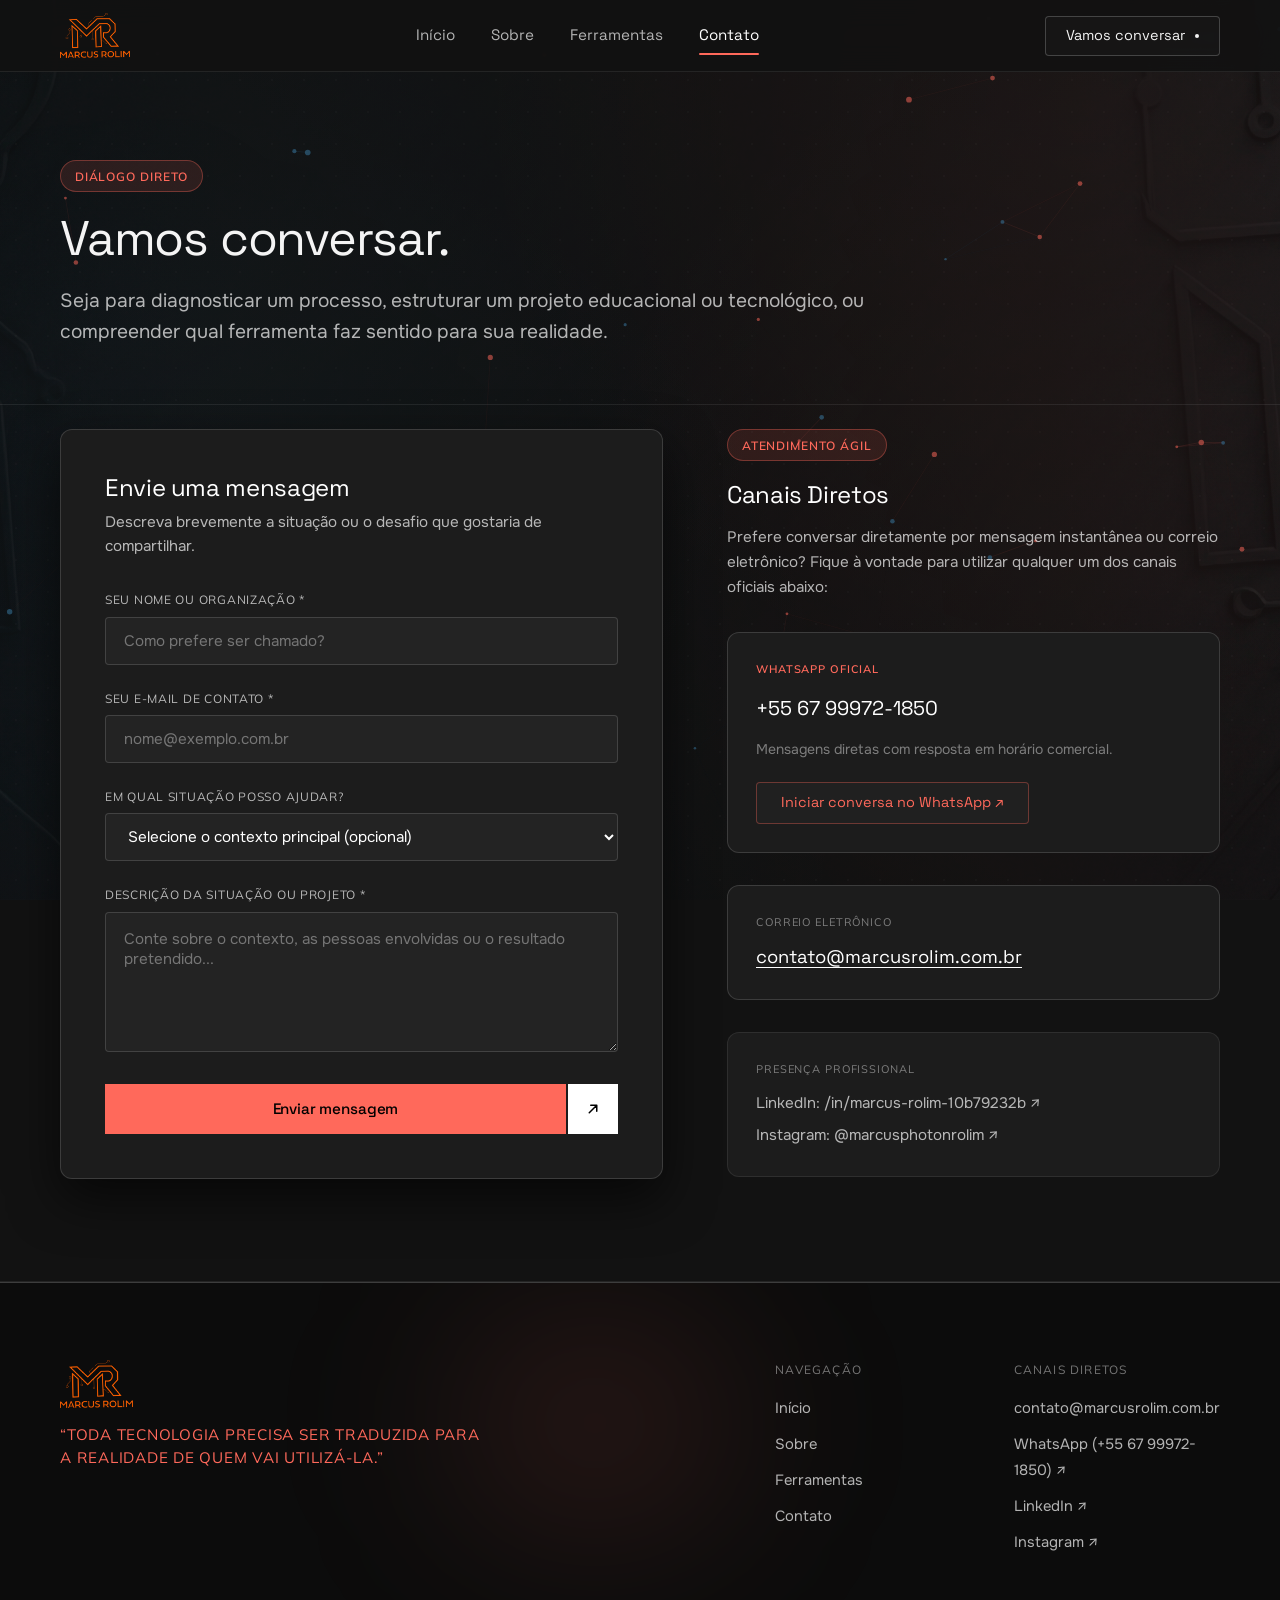
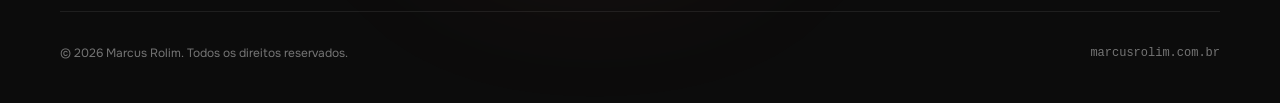
==== commit f2fdff1e: "Criação Menu Ferramentas - Site MR" ====
--- a/contato.html
+++ b/contato.html
@@ -38,6 +38,7 @@
       <nav class="nav-desktop" aria-label="Navegação Principal">
         <a href="index.html">Início</a>
         <a href="sobre.html">Sobre</a>
+        <a href="ferramentas.html">Ferramentas</a>
         <a href="contato.html" class="is-active">Contato</a>
       </nav>
 
@@ -58,6 +59,7 @@
   <nav id="mobile-nav" class="nav-mobile-sheet" aria-label="Menu Mobile" aria-hidden="true">
     <a href="index.html">Início</a>
     <a href="sobre.html">Sobre</a>
+    <a href="ferramentas.html">Ferramentas</a>
     <a href="contato.html" class="is-active">Contato</a>
     <div style="margin-top: 0.5rem;">
       <a href="contato.html" class="btn-ghost" style="display: flex; justify-content: center; width: 100%;">
@@ -220,6 +222,7 @@
             <ul class="footer-nav-list">
               <li><a href="index.html">Início</a></li>
               <li><a href="sobre.html">Sobre</a></li>
+              <li><a href="ferramentas.html">Ferramentas</a></li>
               <li><a href="contato.html">Contato</a></li>
             </ul>
           </div>
--- a/assets/css/components.css
+++ b/assets/css/components.css
@@ -1026,3 +1026,173 @@
     width: 100%;
   }
 }
+
+/* ----------------------------------------------------------------
+   FERRAMENTAS (ferramentas.html)
+   ---------------------------------------------------------------- */
+.tools-filter {
+  display: flex;
+  flex-wrap: wrap;
+  gap: 0.6rem;
+}
+
+.tools-filter-btn {
+  font-family: var(--font-tag);
+  font-size: 0.8rem;
+  font-weight: 600;
+  letter-spacing: 0.06em;
+  text-transform: uppercase;
+  color: var(--color-text-muted);
+  background: rgba(28, 28, 28, 0.7);
+  border: 1px solid var(--border-subtle);
+  border-radius: var(--radius-pill);
+  padding: 0.55rem 1.1rem;
+  cursor: pointer;
+  transition: all var(--transition-fast);
+}
+
+.tools-filter-btn:hover {
+  color: #fff;
+  border-color: var(--border-rule);
+}
+
+.tools-filter-btn.is-active {
+  color: var(--color-primary);
+  border-color: var(--color-primary-border);
+  background: var(--color-primary-subtle);
+}
+
+.tools-grid {
+  display: grid;
+  grid-template-columns: repeat(auto-fill, minmax(320px, 1fr));
+  gap: 1.5rem;
+  margin-top: 2rem;
+  position: relative;
+  z-index: 2;
+}
+
+.tool-card {
+  background: linear-gradient(145deg, rgba(36, 36, 36, 0.84), rgba(20, 20, 20, 0.92));
+  -webkit-backdrop-filter: blur(14px);
+  backdrop-filter: blur(14px);
+  border: 1px solid var(--border-subtle);
+  border-radius: var(--radius-lg);
+  padding: 1.75rem;
+  display: flex;
+  flex-direction: column;
+  gap: 0.85rem;
+  box-shadow: 0 16px 36px rgba(0, 0, 0, 0.4);
+  transition: border-color var(--transition-normal), transform var(--transition-normal), box-shadow var(--transition-normal);
+}
+
+.tool-card:hover {
+  border-color: var(--color-primary);
+  transform: translateY(-4px);
+  box-shadow: 0 20px 48px rgba(0, 0, 0, 0.6), 0 0 24px var(--color-primary-subtle);
+}
+
+.tool-card[hidden] {
+  display: none;
+}
+
+.tool-card-header {
+  display: flex;
+  align-items: center;
+  justify-content: space-between;
+}
+
+.tool-category {
+  font-family: var(--font-tag);
+  font-size: 11px;
+  text-transform: uppercase;
+  letter-spacing: 0.08em;
+  color: var(--color-secondary-hover);
+  font-weight: 600;
+}
+
+.tool-status {
+  display: inline-flex;
+  align-items: center;
+  gap: 0.4rem;
+  font-family: var(--font-tag);
+  font-size: 11px;
+  font-weight: 600;
+  text-transform: uppercase;
+  letter-spacing: 0.08em;
+  padding: 0.3rem 0.7rem;
+  border-radius: var(--radius-pill);
+  border: 1px solid var(--border-subtle);
+  color: var(--color-text-subtle);
+}
+
+.tool-status::before {
+  content: "";
+  width: 7px;
+  height: 7px;
+  border-radius: 50%;
+  background: currentColor;
+}
+
+.tool-status--online {
+  color: var(--color-success);
+  border-color: rgba(75, 216, 136, 0.35);
+}
+
+.tool-status--online::before {
+  animation: tool-pulse 1.8s ease-in-out infinite;
+}
+
+.tool-status--beta {
+  color: var(--color-warning);
+  border-color: rgba(255, 179, 71, 0.35);
+}
+
+@keyframes tool-pulse {
+  0%, 100% { box-shadow: 0 0 0 0 rgba(75, 216, 136, 0.55); }
+  50% { box-shadow: 0 0 0 5px rgba(75, 216, 136, 0); }
+}
+
+.tool-stack {
+  list-style: none;
+  display: flex;
+  flex-wrap: wrap;
+  gap: 0.4rem;
+  margin: 0;
+  padding: 0;
+}
+
+.tool-stack li {
+  font-family: var(--font-mono);
+  font-size: 0.75rem;
+  color: var(--color-text-muted);
+  background: var(--color-secondary-subtle);
+  border: 1px solid var(--color-secondary-border);
+  border-radius: var(--radius-sm);
+  padding: 0.2rem 0.5rem;
+}
+
+.tool-card-footer {
+  margin-top: auto;
+  padding-top: 0.5rem;
+}
+
+.tool-btn {
+  height: 42px;
+  font-size: 0.9rem;
+}
+
+.tool-btn.is-disabled {
+  opacity: 0.5;
+  cursor: not-allowed;
+  pointer-events: none;
+}
+
+.tools-empty {
+  color: var(--color-text-subtle);
+}
+
+@media (max-width: 480px) {
+  .tools-grid {
+    grid-template-columns: 1fr;
+  }
+}
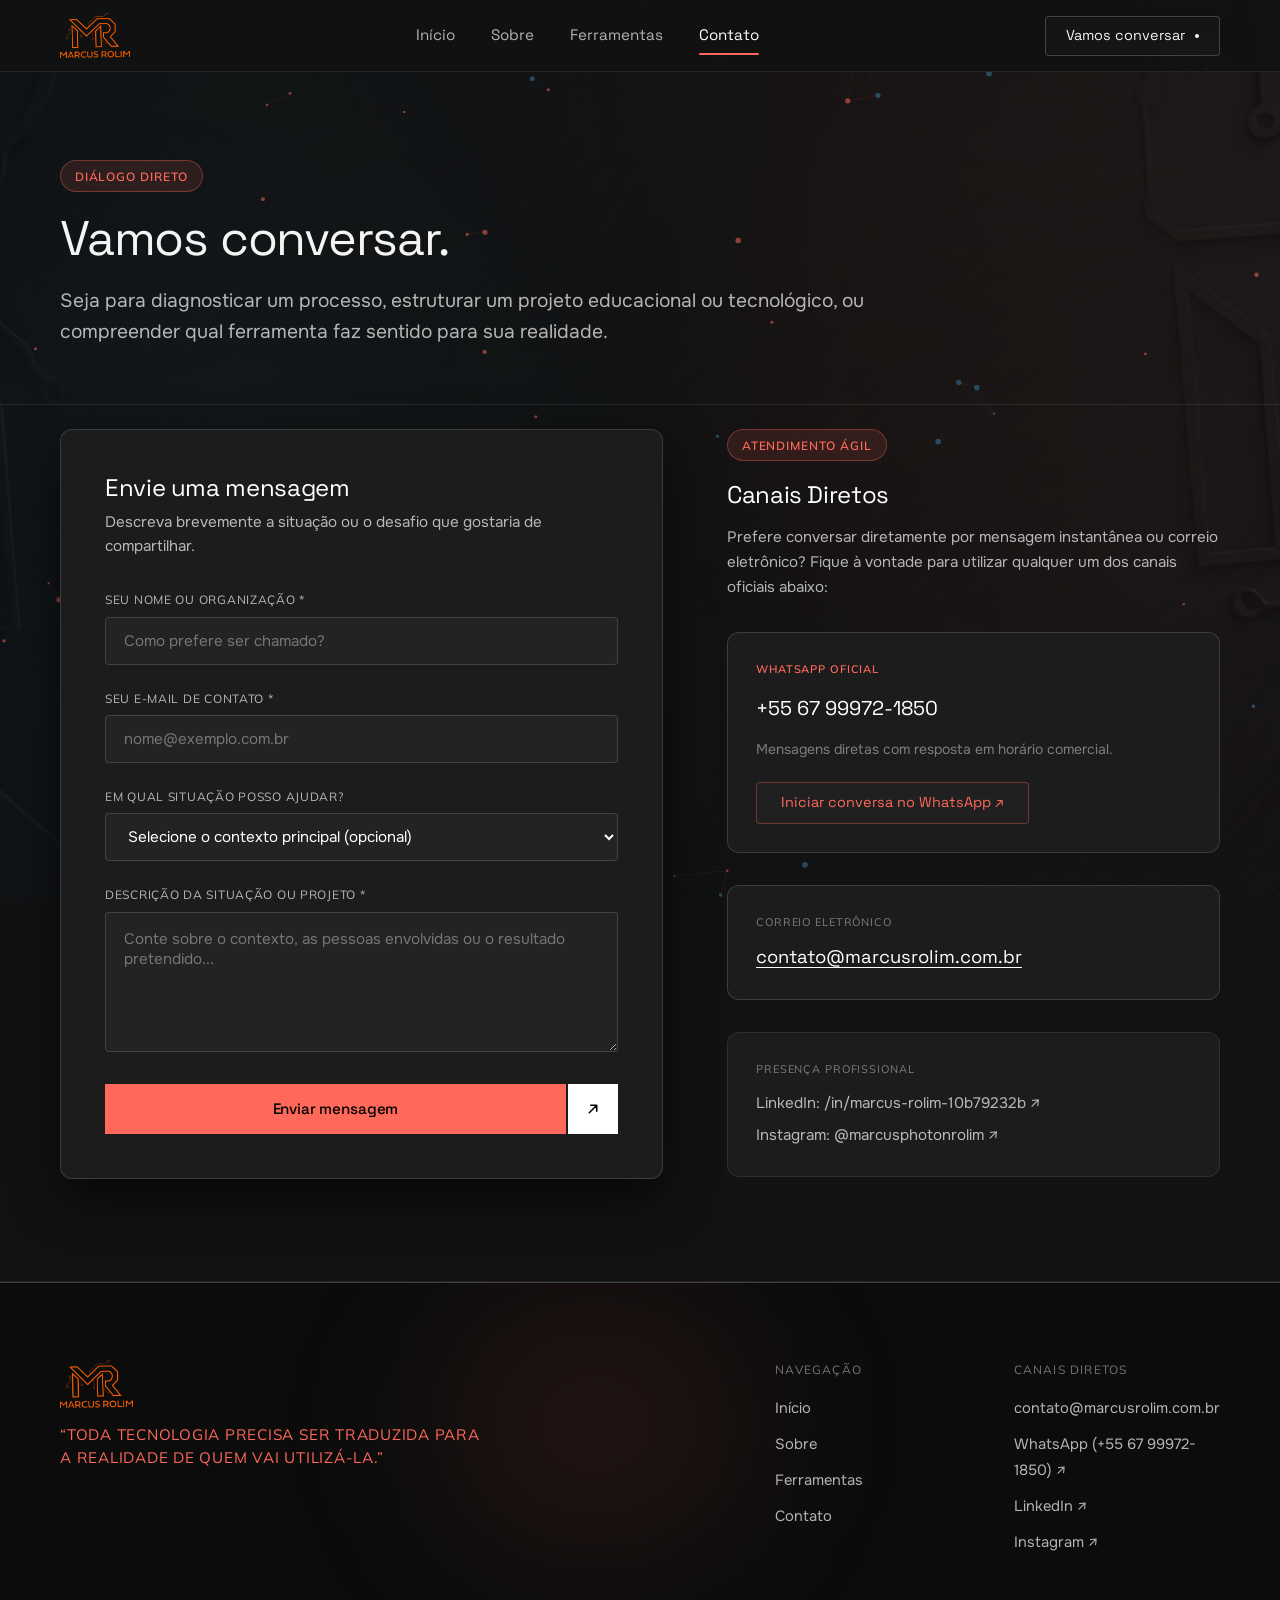
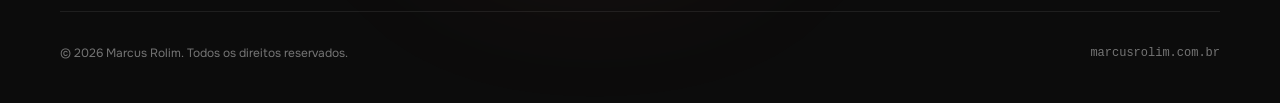
==== commit 8ecab62a: "Atualizacao Icone - Ferramentas" ====
--- a/contato.html
+++ b/contato.html
@@ -10,15 +10,18 @@
   <meta name="author" content="Marcus Rolim">
   <link rel="canonical" href="https://marcusrolim.com.br/contato.html">
 
-  <link rel="icon" href="assets/images/favicon.ico">
+  <!-- Favicon / Ícone do Site -->
+  <link rel="icon" type="image/svg+xml" href="assets/images/favicon.svg?v=2">
+  <link rel="icon" type="image/x-icon" href="assets/images/favicon.ico?v=2">
+  <link rel="apple-touch-icon" href="assets/images/favicon.png?v=2">
 
   <link rel="preconnect" href="https://fonts.googleapis.com">
   <link rel="preconnect" href="https://fonts.gstatic.com" crossorigin>
   <link href="https://fonts.googleapis.com/css2?family=Mulish:wght@400;600;700&family=Onest:wght@400;500;600&family=Space+Grotesk:wght@300;400;500&display=swap" rel="stylesheet">
 
-  <link rel="stylesheet" href="assets/css/variables.css">
-  <link rel="stylesheet" href="assets/css/global.css">
-  <link rel="stylesheet" href="assets/css/components.css">
+  <link rel="stylesheet" href="assets/css/variables.css?v=2">
+  <link rel="stylesheet" href="assets/css/global.css?v=2">
+  <link rel="stylesheet" href="assets/css/components.css?v=2">
 </head>
 <body class="bg-tech-glow">
 
@@ -264,6 +267,6 @@
     </div>
   </footer>
 
-  <script src="assets/js/main.js"></script>
+  <script src="assets/js/main.js?v=2"></script>
 </body>
 </html>
